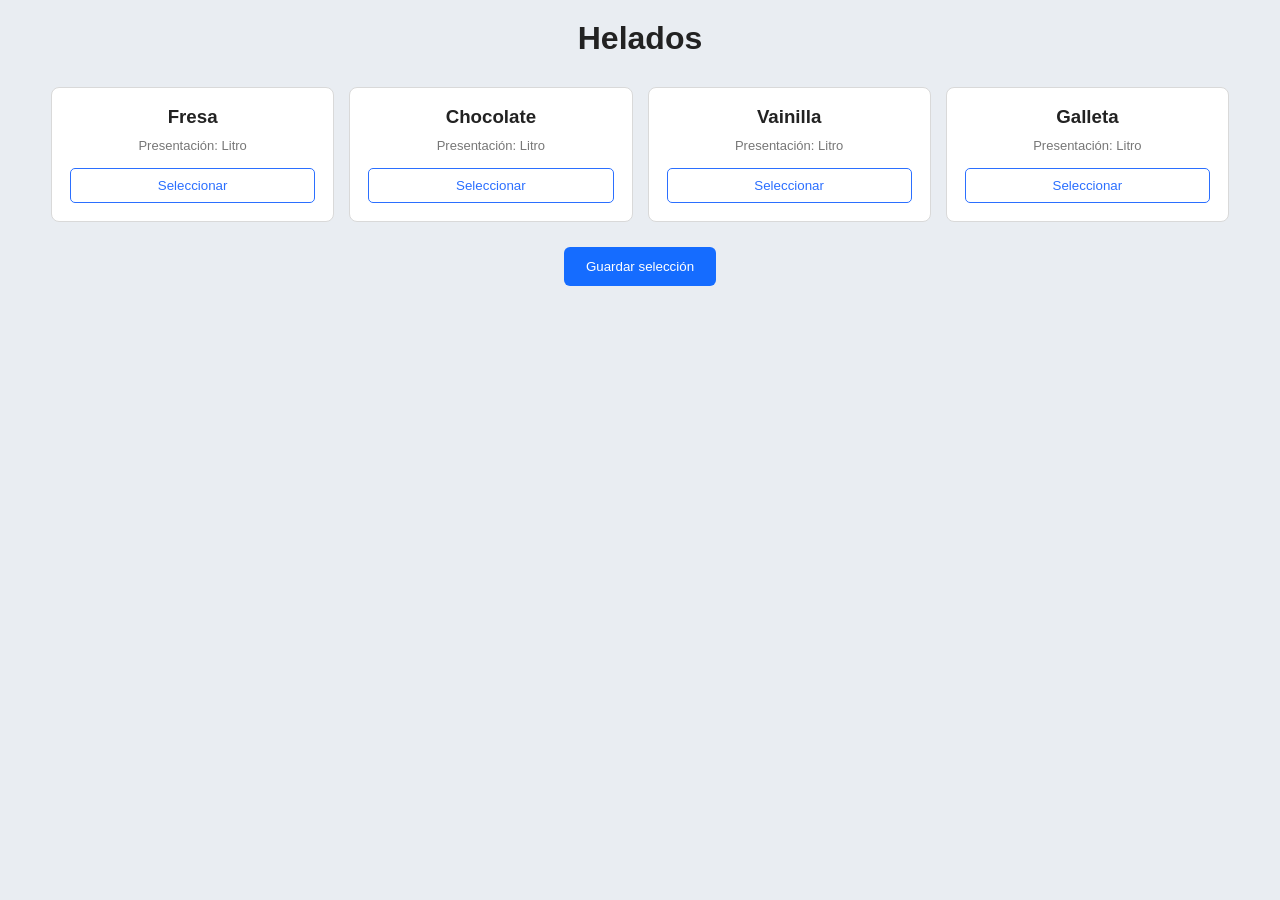
==== vistas/helados.html @ 4767c4ce "vista helados, helados15, paletas" ====
<!DOCTYPE html>
<html lang="es">

<head>
    <meta charset="UTF-8">
    <meta name="viewport" content="width=device-width, initial-scale=1.0">
    <title>Helados</title>

    <link rel="stylesheet" href="../CSS/helados.css">
</head>

<body>

    <div class="contenedor">

        <h1>Helados</h1>

        <div class="grid-productos">

            <div class="card">
                <h3>Fresa</h3>
                <p>Presentación: Litro</p>
                <button>Seleccionar</button>
            </div>

            <div class="card">
                <h3>Chocolate</h3>
                <p>Presentación: Litro</p>
                <button>Seleccionar</button>
            </div>

            <div class="card">
                <h3>Vainilla</h3>
                <p>Presentación: Litro</p>
                <button>Seleccionar</button>
            </div>

            <div class="card">
                <h3>Galleta</h3>
                <p>Presentación: Litro</p>
                <button>Seleccionar</button>
            </div>

        </div>

        <div class="acciones">
            <button class="guardar">Guardar selección</button>
        </div>

    </div>

</body>

</html>
---- CSS/helados.css ----
*{
    margin:0;
    padding:0;
    box-sizing:border-box;
    font-family:Arial, Helvetica, sans-serif;
}

body{
    background:#e9edf2;
    padding:20px;
}

.contenedor{
    width:95%;
    margin:auto;
}

h1{
    text-align:center;
    margin-bottom:30px;
    color:#222;
}

.grid-productos{
    display:grid;
    grid-template-columns:repeat(4,1fr);
    gap:15px;
}

.card{
    background:white;
    border:1px solid #d9d9d9;
    border-radius:8px;
    padding:18px;
    text-align:center;
}

.card h3{
    margin-bottom:10px;
    color:#222;
}

.card p{
    font-size:13px;
    color:#777;
    margin-bottom:15px;
}

.card button{
    width:100%;
    height:35px;
    border:1px solid #2b6fff;
    background:white;
    color:#2b6fff;
    border-radius:5px;
    cursor:pointer;
}

.card button:hover{
    background:#2b6fff;
    color:white;
}

.acciones{
    margin-top:25px;
    text-align:center;
}

.guardar{
    background:#156cff;
    color:white;
    border:none;
    padding:12px 22px;
    border-radius:6px;
    cursor:pointer;
}
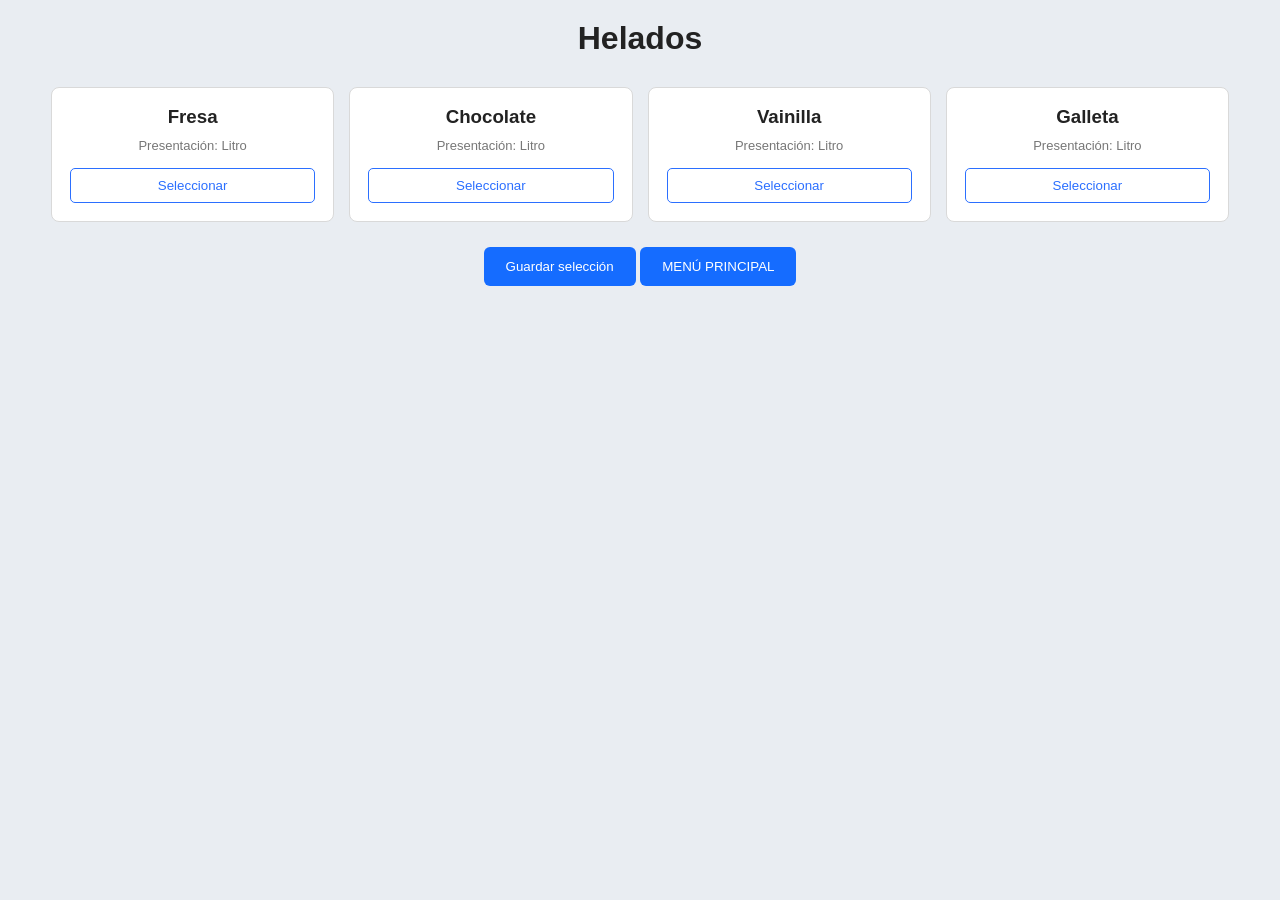
==== commit dba3e0e4: "botones" ====
--- a/vistas/helados.html
+++ b/vistas/helados.html
@@ -45,6 +45,10 @@
 
         <div class="acciones">
             <button class="guardar">Guardar selección</button>
+
+            <button class="inicio" onclick="window.location.href='index.html'">
+                MENÚ PRINCIPAL
+            </button>
         </div>
 
     </div>
--- a/CSS/helados.css
+++ b/CSS/helados.css
@@ -73,4 +73,15 @@
     padding:12px 22px;
     border-radius:6px;
     cursor:pointer;
+}
+
+.inicio{
+    background:#156cff;
+    color:white;
+    border:none;
+    padding:12px 22px;
+    border-radius:6px;
+    cursor:pointer;
+}
+    cursor:pointer;
 }
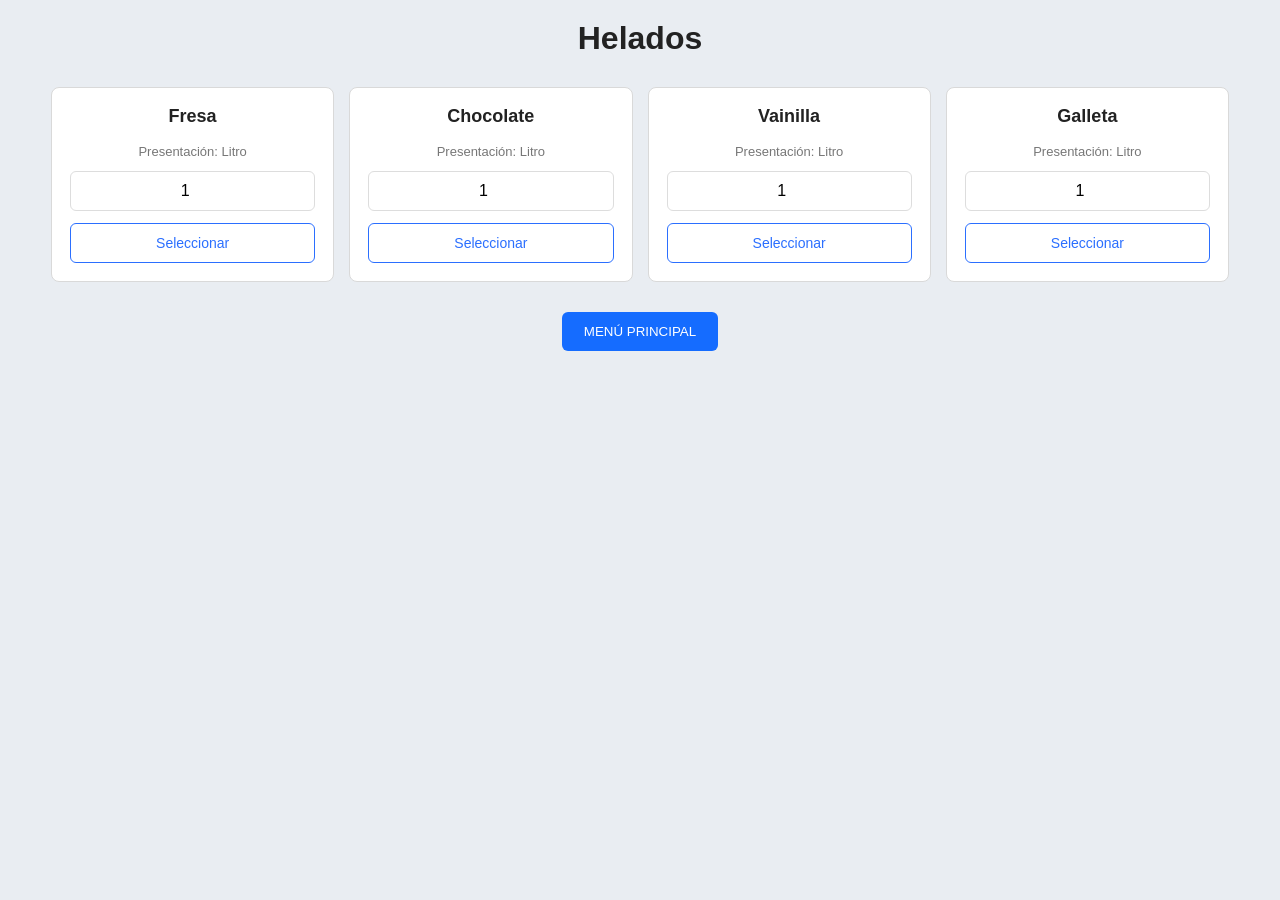
==== commit e5db855a: "Agregamos la logica" ====
--- a/vistas/helados.html
+++ b/vistas/helados.html
@@ -20,31 +20,34 @@
             <div class="card">
                 <h3>Fresa</h3>
                 <p>Presentación: Litro</p>
-                <button>Seleccionar</button>
+                <input type="number" class="cantidad-input" value="1" min="1">
+                <button class="btn-seleccionar" onclick="agregarProducto('Helado de Fresa', 'Litro', this)">Seleccionar</button>
             </div>
 
             <div class="card">
                 <h3>Chocolate</h3>
                 <p>Presentación: Litro</p>
-                <button>Seleccionar</button>
+                <input type="number" class="cantidad-input" value="1" min="1">
+                <button class="btn-seleccionar" onclick="agregarProducto('Helado de Chocolate', 'Litro', this)">Seleccionar</button>
             </div>
 
             <div class="card">
                 <h3>Vainilla</h3>
                 <p>Presentación: Litro</p>
-                <button>Seleccionar</button>
+                <input type="number" class="cantidad-input" value="1" min="1">
+                <button class="btn-seleccionar" onclick="agregarProducto('Helado de Vainilla', 'Litro', this)">Seleccionar</button>
             </div>
 
             <div class="card">
                 <h3>Galleta</h3>
                 <p>Presentación: Litro</p>
-                <button>Seleccionar</button>
+                <input type="number" class="cantidad-input" value="1" min="1">
+                <button class="btn-seleccionar" onclick="agregarProducto('Helado de Galleta', 'Litro', this)">Seleccionar</button>
             </div>
 
         </div>
 
         <div class="acciones">
-            <button class="guardar">Guardar selección</button>
 
             <button class="inicio" onclick="window.location.href='index.html'">
                 MENÚ PRINCIPAL
@@ -53,6 +56,8 @@
 
     </div>
 
+    <script src="../JS/helados.js"></script>
+
 </body>
 
 </html>
--- a/CSS/helados.css
+++ b/CSS/helados.css
@@ -33,37 +33,66 @@
     border-radius:8px;
     padding:18px;
     text-align:center;
+    display:flex;
+    flex-direction:column;
+    gap:12px;
 }
 
 .card h3{
-    margin-bottom:10px;
+    margin-bottom:5px;
     color:#222;
+    font-size:18px;
 }
 
 .card p{
     font-size:13px;
     color:#777;
-    margin-bottom:15px;
+    margin:0;
 }
 
-.card button{
+.cantidad-input{
     width:100%;
-    height:35px;
+    height:40px;
+    border:1px solid #ddd;
+    border-radius:6px;
+    padding:8px;
+    font-size:16px;
+    text-align:center;
+    outline:none;
+    transition:0.3s;
+}
+
+.cantidad-input:focus{
+    border-color:#2b6fff;
+    box-shadow:0 0 0 3px rgba(43, 111, 255, 0.1);
+}
+
+.card .btn-seleccionar{
+    width:100%;
+    height:40px;
     border:1px solid #2b6fff;
     background:white;
     color:#2b6fff;
-    border-radius:5px;
+    border-radius:6px;
     cursor:pointer;
+    font-weight:500;
+    transition:0.3s;
+    font-size:14px;
 }
 
-.card button:hover{
+.card .btn-seleccionar:hover{
     background:#2b6fff;
     color:white;
+    transform:translateY(-2px);
+    box-shadow:0 4px 12px rgba(43, 111, 255, 0.3);
 }
 
 .acciones{
-    margin-top:25px;
+    margin-top:30px;
     text-align:center;
+    display:flex;
+    justify-content:center;
+    gap:15px;
 }
 
 .guardar{
@@ -73,6 +102,12 @@
     padding:12px 22px;
     border-radius:6px;
     cursor:pointer;
+    transition:0.3s;
+    font-weight:500;
+}
+
+.guardar:hover{
+    background:#0e59d4;
 }
 
 .inicio{
@@ -82,6 +117,29 @@
     padding:12px 22px;
     border-radius:6px;
     cursor:pointer;
+    transition:0.3s;
+    font-weight:500;
 }
-    cursor:pointer;
+
+.inicio:hover{
+    background:#0e59d4;
+}
+
+/* Responsive */
+@media (max-width:1024px){
+    .grid-productos{
+        grid-template-columns:repeat(3,1fr);
+    }
+}
+
+@media (max-width:768px){
+    .grid-productos{
+        grid-template-columns:repeat(2,1fr);
+    }
+}
+
+@media (max-width:480px){
+    .grid-productos{
+        grid-template-columns:1fr;
+    }
 }
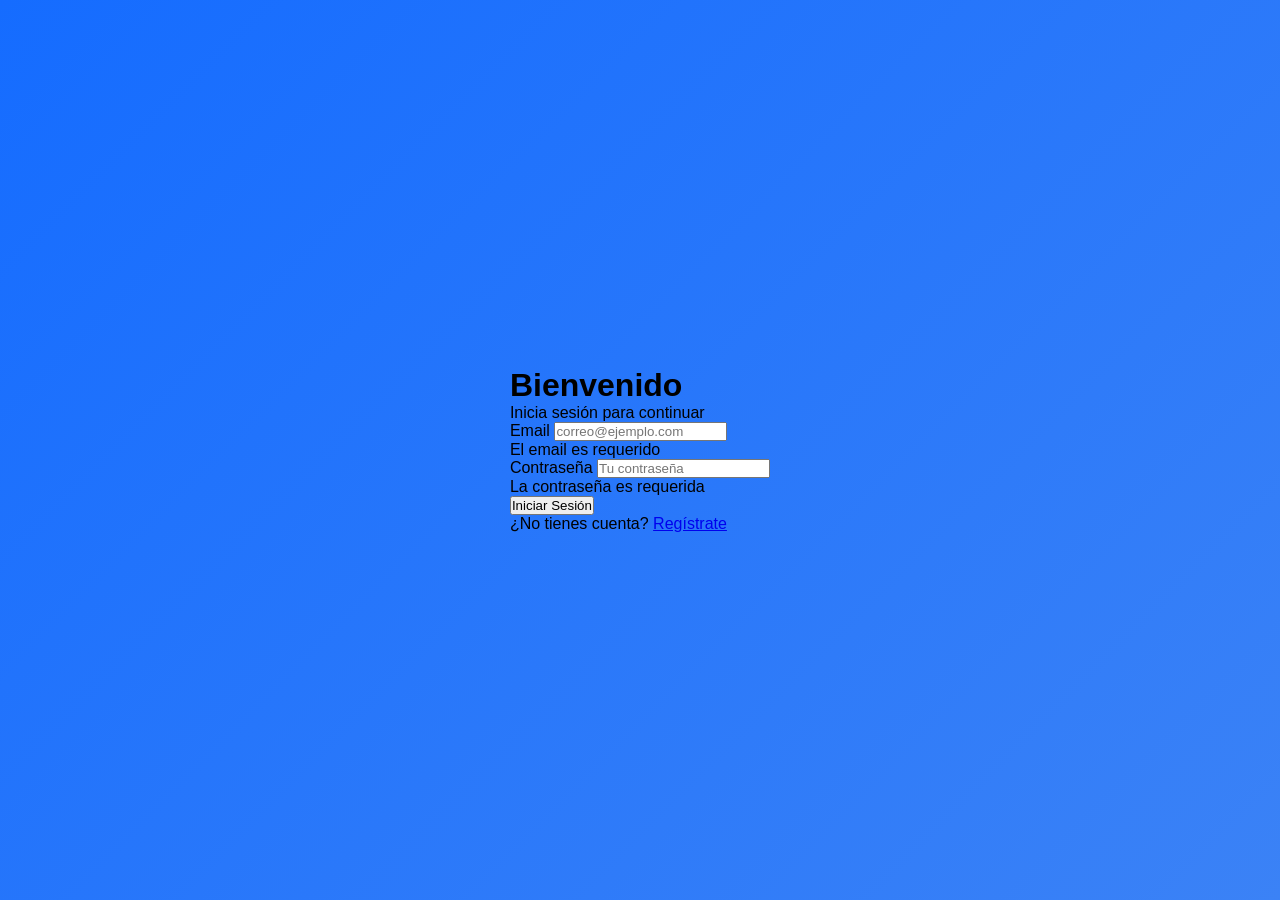
==== commit aa0e7e8c: "agrue login y registro validacion localstorage, ademas bloque poder abrir cualqueir pagina sin antes" ====
--- a/vistas/helados.html
+++ b/vistas/helados.html
@@ -7,6 +7,7 @@
     <title>Helados</title>
 
     <link rel="stylesheet" href="../CSS/helados.css">
+    <script src="../JS/auth.js"></script>
 </head>
 
 <body>
